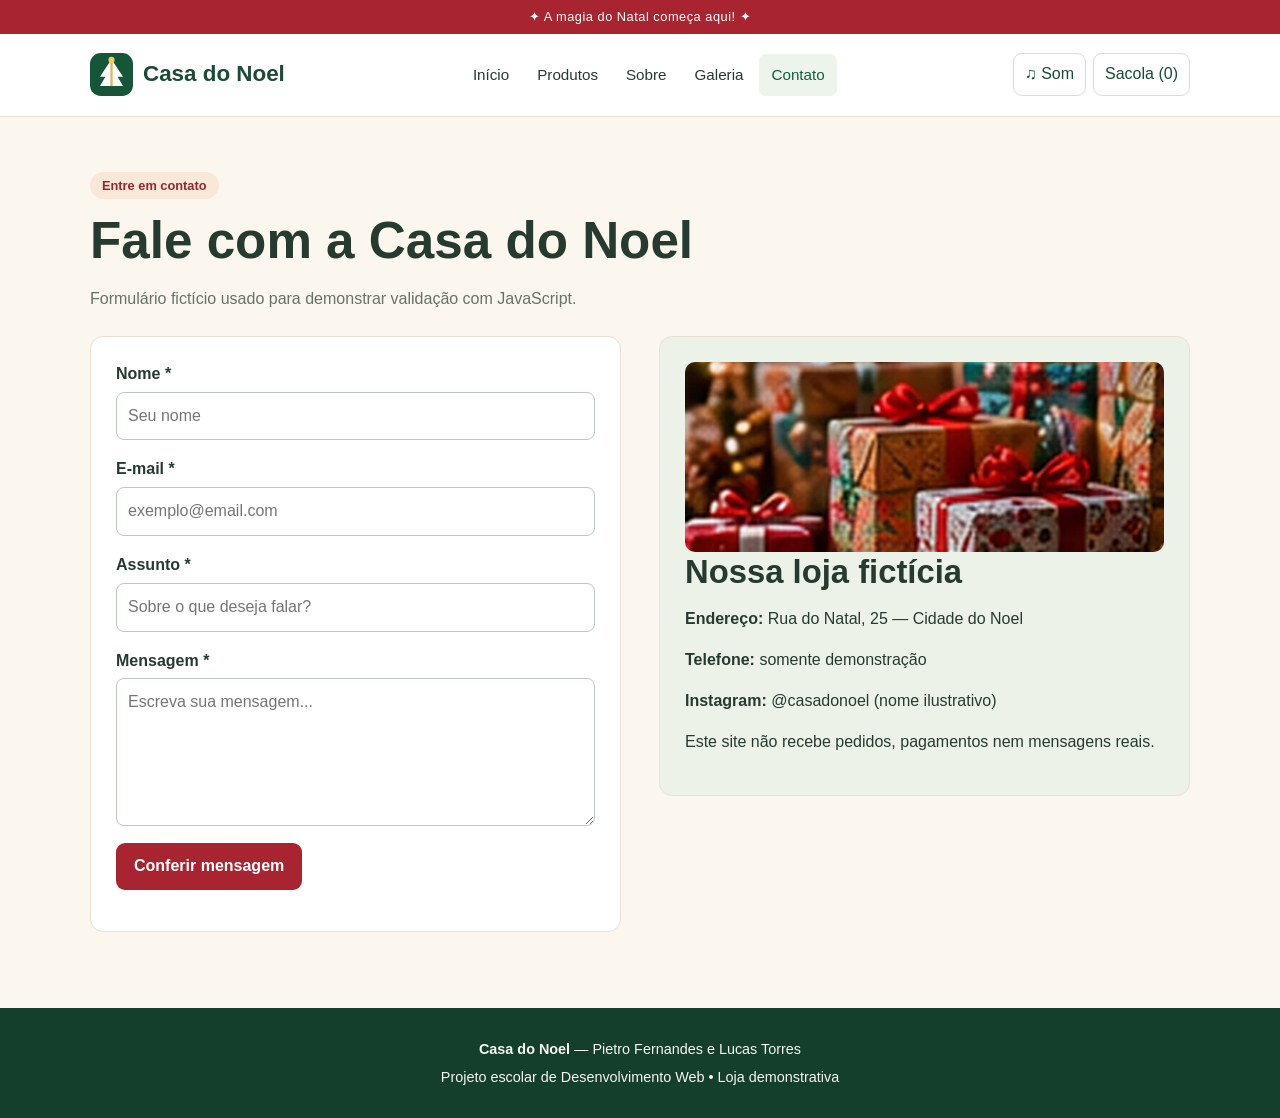
==== contato.html @ 41a7c301 "Add files via upload" ====
<!DOCTYPE html>
<html lang="pt-BR">
<head>
  <meta charset="UTF-8">
  <meta name="viewport" content="width=device-width, initial-scale=1">
  <meta name="description" content="Casa do Noel: loja natalina fictícia para a AV2 escolar.">
  <title>Contato | Casa do Noel</title>
  <link rel="icon" href="img/favicon.svg" type="image/svg+xml">
  <link rel="stylesheet" href="css/style.css">
  <link rel="stylesheet" href="css/responsivo.css">
</head>
<body>
  <div class="aviso">✦ A magia do Natal começa aqui! ✦</div>
  <header class="cabecalho">
    <div class="container cabecalho-conteudo">
      <a class="logo" href="index.html">
        <img src="img/logo.svg" alt="Logo da Casa do Noel">
        <span>Casa do Noel</span>
      </a>
      <button id="botao-menu" class="botao-menu" type="button" aria-expanded="false" aria-label="Abrir o menu">☰</button>
      <nav id="menu" class="menu" aria-label="Menu principal">
        <a href="index.html">Início</a>
        <a href="produtos.html">Produtos</a>
        <a href="sobre.html">Sobre</a>
        <a href="galeria.html">Galeria</a>
        <a href="contato.html" class="ativo" aria-current="page">Contato</a>
      </nav>
      <div class="acoes">
        <button id="botao-musica" class="botao-pequeno" type="button">♫ Som</button>
        <button id="abrir-carrinho" class="botao-pequeno" type="button">Sacola (<span id="quantidade-carrinho">0</span>)</button>
      </div>
    </div>
  </header>

  <main>
    <section class="secao container">
      <span class="etiqueta">Entre em contato</span><h1>Fale com a Casa do Noel</h1>
      <p>Formulário fictício usado para demonstrar validação com JavaScript.</p>
      <div class="duas-colunas">
        <form id="form-contato" novalidate>
          <label for="nome">Nome *</label><input id="nome" type="text" required placeholder="Seu nome">
          <label for="email">E-mail *</label><input id="email" type="email" required placeholder="exemplo@email.com">
          <label for="assunto">Assunto *</label><input id="assunto" type="text" required placeholder="Sobre o que deseja falar?">
          <label for="mensagem">Mensagem *</label><textarea id="mensagem" rows="5" required placeholder="Escreva sua mensagem..."></textarea>
          <button class="botao" type="submit">Conferir mensagem</button>
          <p id="mensagem-form" role="status" aria-live="polite"></p>
        </form>
        <div class="bloco-contato">
          <img class="imagem-contato" src="img/natal/presentes.webp" alt="Presentes natalinos">
          <h2>Nossa loja fictícia</h2>
          <p><strong>Endereço:</strong> Rua do Natal, 25 — Cidade do Noel</p>
          <p><strong>Telefone:</strong> somente demonstração</p>
          <p><strong>Instagram:</strong> @casadonoel (nome ilustrativo)</p>
          <p>Este site não recebe pedidos, pagamentos nem mensagens reais.</p>
        </div>
      </div>
    </section>

  </main>

  <footer class="rodape">
    <div class="container">
      <p><strong>Casa do Noel</strong> — Pietro Fernandes e Lucas Torres</p>
      <p>Projeto escolar de Desenvolvimento Web • Loja demonstrativa</p>
    </div>
  </footer>

  <div id="fundo-carrinho" class="fundo-carrinho" hidden></div>
  <aside id="painel-carrinho" class="painel-carrinho" role="dialog" aria-label="Sacola de compras" aria-modal="true" hidden>
    <div class="linha"><h2>Minha sacola</h2><button id="fechar-carrinho" type="button">Fechar ×</button></div>
    <div id="itens-carrinho"></div>
    <div class="resumo-sacola">
      <strong>Total: <span id="total-carrinho">R$ 0,00</span></strong>
      <p>Compra fictícia, somente para a atividade.</p>
      <button id="limpar-carrinho" class="botao-secundario" type="button">Limpar sacola</button>
    </div>
  </aside>

  <script src="js/produtos.js"></script>
  <script src="js/script.js"></script>
</body>
</html>
---- css/style.css ----
/* Site Casa do Noel - visual natalino simples */
:root {
  --verde: #194b35;
  --vermelho: #a82431;
  --dourado: #e3b85a;
  --creme: #fbf6ee;
  --texto: #263a30;
}
* { box-sizing: border-box; }
html { scroll-behavior: smooth; }
body { margin: 0; background: var(--creme); color: var(--texto); font-family: Arial, sans-serif; line-height: 1.55; }
img { display: block; max-width: 100%; }
a { color: var(--verde); }
button, input, select, textarea { font: inherit; }
button { cursor: pointer; }
[hidden] { display: none !important; }
.container { width: min(1100px, 92%); margin: auto; }
.aviso { text-align: center; color: #fff; background: var(--vermelho); padding: 7px; font-size: .8rem; letter-spacing: .04em; }
.cabecalho { background: white; border-bottom: 1px solid #ebdfcf; position: relative; z-index: 5; }
.cabecalho-conteudo { display: flex; align-items: center; justify-content: space-between; gap: 14px; min-height: 82px; }
.logo { display: flex; align-items: center; gap: 10px; white-space: nowrap; text-decoration: none; font-size: 1.4rem; font-weight: 800; }
.logo img { width: 43px; height: 43px; }
.menu { display: flex; align-items: center; gap: 4px; }
.menu a { text-decoration: none; color: var(--texto); padding: 9px 12px; border-radius: 7px; font-size: .95rem; }
.menu a:hover, .menu a.ativo { background: #edf4eb; color: #0f613d; }
.acoes { display: flex; gap: 7px; }
.botao-pequeno, .botao-menu { background: #fff; color: var(--verde); border: 1px solid #dcded5; border-radius: 9px; padding: 8px 11px; white-space: nowrap; }
.botao-menu { display: none; }
.botao, .card button { display: inline-block; background: var(--vermelho); border: 0; color: #fff; border-radius: 9px; padding: 11px 18px; font-weight: 700; text-decoration: none; }
.botao:hover, .card button:hover { background: #801925; }
.botao-secundario { border: 1px solid #bfd2c1; background: #edf5eb; padding: 9px 15px; border-radius: 8px; }
h1, h2, h3 { line-height: 1.2; }
h1 { font-size: clamp(2rem, 4.8vw, 3.2rem); margin: 12px 0; }
h2 { font-size: clamp(1.5rem, 3vw, 2.05rem); margin: 0 0 10px; }
h3 { margin: 8px 0; }
.secao { padding: 56px 0; }
.secao > p { color: #66736a; }
.centro { text-align: center; }
.etiqueta { color: #8e2a30; background: #f9e7d8; font-size: .8rem; font-weight: bold; padding: 6px 12px; border-radius: 25px; }
.hero { background: linear-gradient(115deg, #103e2b, #266046); color: #fff; overflow: hidden; position: relative; }
.hero::before { content: ''; position: absolute; inset: 0; opacity: .20; background-image: radial-gradient(#fff 1.5px, transparent 1.5px); background-size: 75px 75px; pointer-events: none; }
.hero .container { position: relative; padding-top: 38px; padding-bottom: 25px; }
.slide { display: none; min-height: 420px; grid-template-columns: 1fr 1.06fr; align-items: center; gap: 38px; }
.slide.ativo { display: grid; animation: entrar .45s ease; }
.slide h1, .slide h2 { font-size: clamp(2.25rem, 5vw, 3.6rem); line-height: 1.1; }
.slide p { font-size: 1.08rem; max-width: 410px; color: #eef5e9; }
.slide .botao { background: var(--dourado); color: #3f3117; }
.slide img { width: 100%; height: 370px; object-fit: cover; border-radius: 18px; box-shadow: 0 14px 32px #0004; }
.controle-slides { display: flex; align-items: center; justify-content: center; gap: 16px; padding: 12px; }
.controle-slides > button { border: 1px solid #ffffff9c; color: white; background: #ffffff28; border-radius: 50%; font-size: 1.4rem; width: 34px; height: 34px; }
#indicadores { display: flex; gap: 8px; }
#indicadores button { width: 11px; height: 11px; padding: 0; border: 0; border-radius: 50%; background: #ffffff7a; }
#indicadores button.ativo { background: var(--dourado); }
.bola { position: absolute; pointer-events: none; border-radius: 50%; opacity: .3; }
.bola-1 { width: 100px; height: 100px; background: #e2b94f; top: -50px; right: 22%; }
.bola-2 { width: 55px; height: 55px; background: #d44745; bottom: 55px; left: -20px; }
@keyframes entrar { from { opacity: 0; } to { opacity: 1; } }
.destaque-fundo { background: #f3ede3; border-top: 1px solid #ece3d5; border-bottom: 1px solid #ece3d5; }
.categorias, .mini-galeria { display: grid; grid-template-columns: repeat(5, minmax(0,1fr)); gap: 15px; margin-top: 23px; }
.categorias a, .mini-galeria a { background: #fff; text-decoration: none; color: var(--texto); border: 1px solid #eee3d5; border-radius: 13px; overflow: hidden; box-shadow: 0 3px 12px #3927130c; }
.categorias a:hover, .mini-galeria a:hover { transform: translateY(-3px); }
.categorias img, .mini-galeria img { width: 100%; height: 160px; object-fit: cover; }
.categorias strong, .mini-galeria strong { display: block; padding: 12px 7px; text-align: center; font-size: .9rem; }
.mini-galeria { grid-template-columns: repeat(4,1fr); }
.mini-galeria img { height: 175px; }
.grade-produtos { display: grid; grid-template-columns: repeat(4,minmax(0,1fr)); gap: 18px; margin: 24px 0; }
.card { overflow: hidden; background: white; border: 1px solid #ede2d5; border-radius: 13px; box-shadow: 0 4px 15px #33250e0b; transition: transform .2s; }
.card:hover { transform: translateY(-4px); }
.card img { width: 100%; height: 210px; object-fit: cover; background: #eee; }
.card-info { padding: 16px; }
.card small { color: #286b4a; font-weight: 700; }
.card h3 { font-size: 1.02rem; min-height: 2.4em; }
.card p { color: #72746c; font-size: .87rem; min-height: 3.2em; }
.card strong { display: block; color: var(--vermelho); font-size: 1.23rem; margin: 12px 0; }
.card button { width: 100%; font-size: .9rem; background: var(--verde); }
.card button:hover { background: #103a28; }
.filtros { display: flex; flex-wrap: wrap; gap: 13px; padding: 18px; margin: 24px 0 10px; border-radius: 13px; background: white; border: 1px solid #e8dfd3; }
.filtros label { flex: 1 1 200px; font-weight: 700; font-size: .89rem; }
.filtros input, .filtros select { width: 100%; padding: 10px; margin-top: 6px; background: #fff; border: 1px solid #bfcdbd; border-radius: 8px; }
.contador { color: #626b65; font-size: .92rem; }
.banner-interno { background: #e8eee3; padding: 38px 0; border-bottom: 1px solid #dce3d9; }
.banner-interno .container { display: grid; grid-template-columns: 1.2fr .8fr; gap: 20px; align-items: center; }
.banner-interno p { max-width: 500px; }
.banner-interno img { height: 220px; width: 100%; object-fit: cover; border-radius: 15px; }
.duas-colunas { display: grid; grid-template-columns: 1fr 1fr; gap: 38px; align-items: start; margin-top: 24px; }
.foto-grande { width: 100%; height: 400px; border-radius: 15px; object-fit: cover; }
.contagem { font-size: 1.65rem; font-weight: 800; color: var(--vermelho); }
.galeria { display: grid; grid-template-columns: repeat(4,minmax(0,1fr)); gap: 16px; margin-top: 25px; }
.foto-galeria { background: white; border: 1px solid #e8dfd5; text-align: left; padding: 0; border-radius: 12px; overflow: hidden; }
.foto-galeria img { width: 100%; height: 180px; object-fit: cover; }
.foto-galeria span { display: block; padding: 11px; font-size: .9rem; }
.janela-foto { border: 0; border-radius: 13px; padding: 16px; width: 90%; max-width: 680px; }
.janela-foto::backdrop { background: #0009; }
.janela-foto img { width: 100%; max-height: 72vh; object-fit: contain; }
.janela-foto button { float: right; margin-bottom: 10px; }
#form-contato, .bloco-contato { background: white; border: 1px solid #e9e0d3; border-radius: 13px; padding: 25px; }
#form-contato label { display: block; font-weight: 700; margin-bottom: 5px; }
#form-contato input, #form-contato textarea { display: block; width: 100%; padding: 11px; border-radius: 8px; border: 1px solid #bccabd; margin-bottom: 17px; }
#mensagem-form { font-weight: 700; color: var(--verde); }
.bloco-contato { background: #edf2e9; }
.imagem-contato { border-radius: 10px; height: 190px; width: 100%; object-fit: cover; }
.rodape { background: #153f2d; color: #f7f6ef; text-align: center; padding: 25px 0; margin-top: 20px; font-size: .9rem; }
.rodape p { margin: 5px 0; }
.fundo-carrinho { position: fixed; z-index: 9; inset: 0; background: #0007; }
.painel-carrinho { position: fixed; z-index: 10; background: #fff; top: 0; right: 0; bottom: 0; overflow: auto; width: min(400px,100%); padding: 22px; box-shadow: -8px 0 25px #0003; }
.linha { display: flex; justify-content: space-between; gap: 8px; align-items: center; }
.linha button { border: 0; padding: 9px; background: #eee; border-radius: 8px; }
.item-sacola { display: flex; align-items: center; justify-content: space-between; gap: 12px; border-bottom: 1px solid #ddd; padding: 13px 0; font-size: .9rem; }
.item-sacola button { border: 0; color: #a82431; background: none; text-decoration: underline; }
.resumo-sacola { margin-top: 22px; border-top: 2px solid #eee; padding-top: 20px; }
:focus-visible { outline: 3px solid var(--dourado); outline-offset: 3px; }


/* Neve caindo - efeito leve que nao bloqueia os botoes */
.neve { position: fixed; inset: 0; overflow: hidden; pointer-events: none; z-index: 20; }
.floco { position: absolute; top: -10vh; color: white; opacity: .85;
  text-shadow: 0 1px 3px #355347; animation: cair-neve linear infinite; }
@keyframes cair-neve {
  to { transform: translate(30px, 115vh) rotate(180deg); }
}
@media (prefers-reduced-motion: reduce), print { .neve { display: none; } }
---- css/responsivo.css ----
/* O site também precisa funcionar em tablets e celulares. */
@media (max-width: 1000px) {
  .cabecalho-conteudo { flex-wrap: wrap; padding: 12px 0; }
  .menu { order: 3; width: 100%; justify-content: center; }
  .grade-produtos { grid-template-columns: repeat(3, 1fr); }
  .categorias { grid-template-columns: repeat(3, 1fr); }
}
@media (max-width: 650px) {
  .botao-menu { display: block; margin-left: auto; }
  .menu { display: none; flex-direction: column; align-items: stretch; }
  .menu.aberto { display: flex; }
  .menu a { text-align: center; }
  .acoes { order: 4; width: 100%; justify-content: center; }
  .slide.ativo, .banner-interno .container { grid-template-columns: 1fr; }
  .slide { min-height: 0; }
  .slide img { height: 235px; }
  .slide h1, .slide h2 { font-size: 2.2rem; }
  .banner-interno img { height: 180px; }
  .secao { padding: 38px 0; }
  .grade-produtos, .categorias, .mini-galeria, .galeria { grid-template-columns: repeat(2, 1fr); gap: 12px; }
  .card img { height: 160px; }
  .card-info { padding: 12px; }
  .card h3 { font-size: .92rem; }
  .card p { font-size: .8rem; }
  .categorias img, .mini-galeria img, .foto-galeria img { height: 130px; }
  .duas-colunas { grid-template-columns: 1fr; gap: 20px; }
}
@media (max-width: 360px) {
  .grade-produtos { grid-template-columns: 1fr; }
  .card img { height: 230px; }
}
@media (prefers-reduced-motion: reduce) {
  *, *::before, *::after { animation: none; transition: none; scroll-behavior: auto; }
}
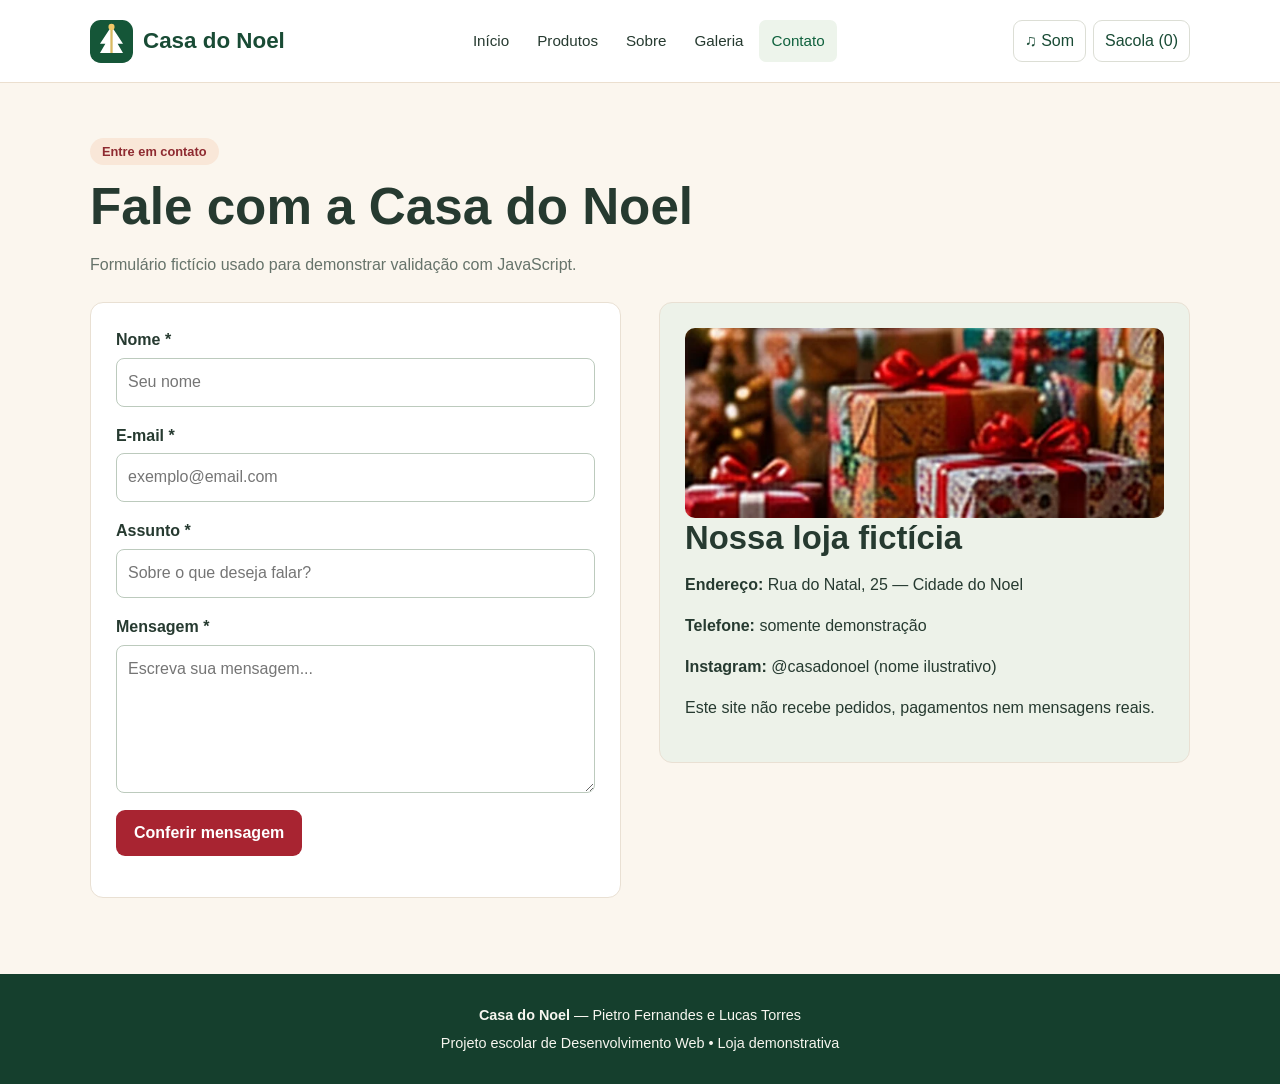
==== commit 2a1da67b: "Remove Christmas magic message from contato.html" ====
--- a/contato.html
+++ b/contato.html
@@ -10,7 +10,7 @@
   <link rel="stylesheet" href="css/responsivo.css">
 </head>
 <body>
-  <div class="aviso">✦ A magia do Natal começa aqui! ✦</div>
+  
   <header class="cabecalho">
     <div class="container cabecalho-conteudo">
       <a class="logo" href="index.html">
